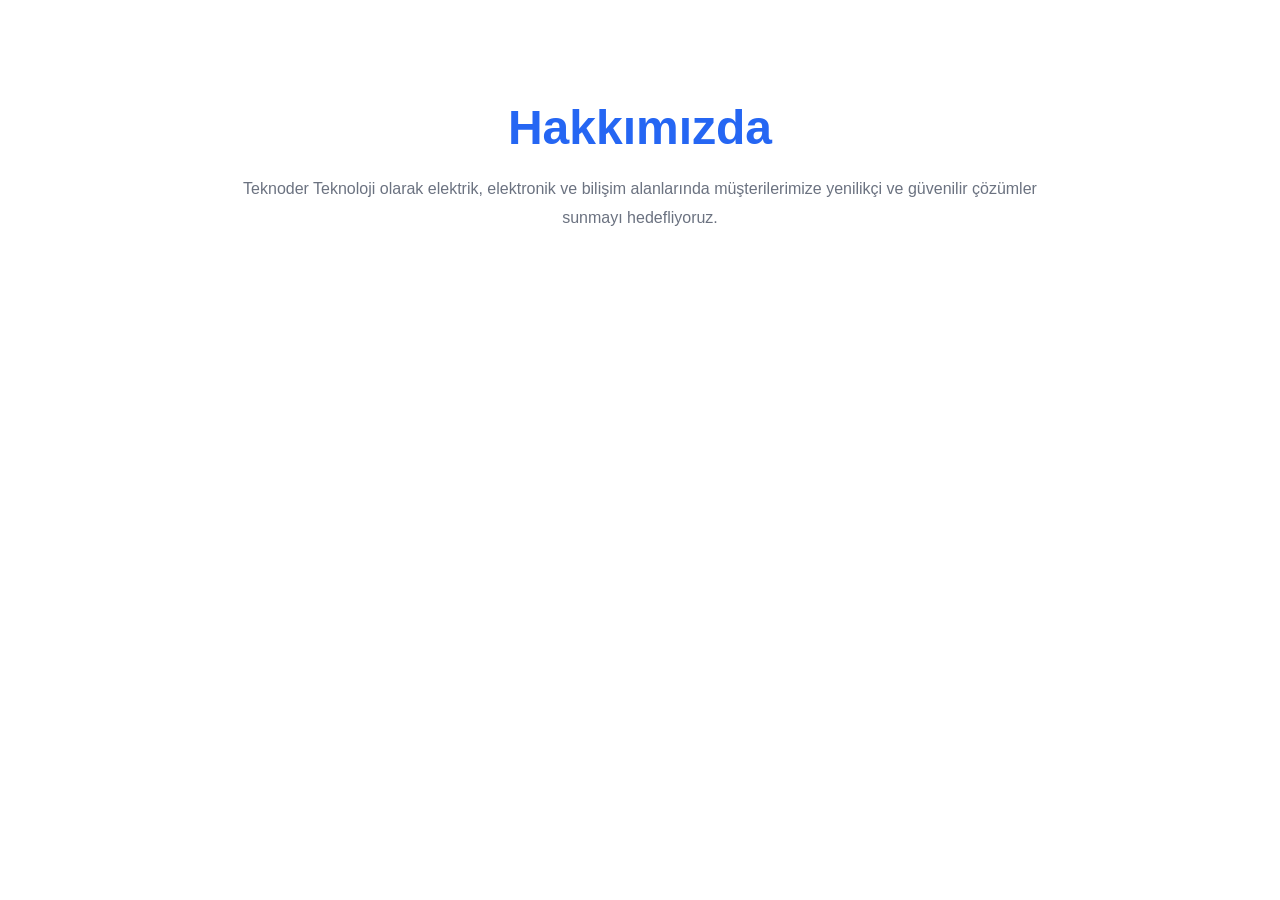
==== about.html @ 9d6b4202 "create about page" ====
<!DOCTYPE html>
<html lang="en">

<head>

    <meta charset="UTF-8">
    <meta name="viewport" content="width=device-width, initial-scale=1.0">
    <title>Hakkımızda</title>
    <link rel="stylesheet" href="css/style.css">

</head>


<body>
    <section class="about-header">

    <h1>Hakkımızda</h1>

    <p> 
        Teknoder Teknoloji olarak elektrik, elektronik ve bilişim alanlarında 
        müşterilerimize yenilikçi ve güvenilir çözümler sunmayı hedefliyoruz.
    </p>


</section>

</body>

</html>
---- css/style.css ----
* {
    margin: 0;
    padding: 0;
    box-sizing: border-box;
}

body {
    font-family: Poppins, sans-serif;
}

.logo-image {
    width: 200px;
    height: auto;
    margin-top: 7px;
    padding-left: 30px;
}

.navbar {
    display: flex;
    justify-content: space-between;
    align-items: center;
    background-color: white;
    padding: 0px 20px;
}

.nav-items {
    display: flex;
    list-style: none;
    gap: 150px;
    margin-right: 100px;
}

.logo a {
    color: #222;
    font-size: 26px;
    font-weight: bold;
}

.nav-items a {
    position: relative;
    color: #444;
    font-size: 17px;
    font-weight: 600;
    text-decoration: none;
    transition: 0.3s;
}

.nav-items a:hover {
    color: #0b74ff;
}

.nav-items a::after {
    content: '';
    position:absolute;
    left: 0;
    bottom: -8px;
    width: 0;
    height: 3px;
    background: #0b74ff;
    border-radius: 10px;
    transition: 0.3s;
}

.nav-items a:hover::after{
    width: 100%;
}

.nav-items a.active::after{
    width: 100%;
}

.welcome {
    display: flex;
    justify-content: space-between;
    align-items: center;
    min-height: 650px;
    padding: 60px 80px;
    gap: 60px;
}

.welcome-content {
    flex: 1;
    max-width: 600px;
}

.welcome-content h1{
    font-size: 60px;
    font-weight: 700;
    line-height: 1.1;
    letter-spacing: -2px;
    color: #1F2937;
    margin-bottom: 24px;
}

.welcome-content p {
    font-size: 18px;
    line-height: 1.7;
    margin-bottom: 30px;
}

.welcome-button {
    display: inline-block;
    padding: 14px 28px;
    background-color: #2563EB;
    color: white;
    text-decoration: none;
    border-radius: 8px;
    transition: 0.3s;
}

.welcome-button:hover {
    background-color: #1D4ED8;
}

.welcome-image {
    flex: 1;
    display: flex;
    justify-content: center;
    padding-right: 100px;
}

.welcome-image img {
    width: 115%;
    max-width: 1100px;
    height: auto;
    display: block;
    transition: transform 0.35s ease;
}

.welcome-image img:hover {
    transform: scale(1.05);
}

.getoffer-button {
    margin: -15px -10px;
    padding: 15px 20px;
    font-size: 15px;
    font-weight: 600;
    background-color: #2563EB;
    color: white;
    border: none;
    border-radius: 5px;
    cursor: pointer;
    transition: background-color 0.3s ease;
}

.getoffer-button:hover {
    cursor: pointer;
    background-color: #1D4ED8;
}

.blue-text {
    color: #2563EB;
}

.services {
    padding: 100px 80px;
    background-color: #f8fafc;
}   

.services-title {
    max-width: 850px;
    margin: 0 auto 60px;
    text-align: center;
}  

.services-title span {
    display: inline-block;
    margin-bottom: 10px;
    color: #0b74ff;
    font-size: 16px;
    font-weight: 600;
}   

.services-title h2 {
    margin-bottom: 20px;
    color: #1F2937;
    font-size: 42px;
}

.services-title p {
    color: #6B7280;
    font-size: 17px;
    line-height: 1.8;
}   

.services-container {
    display: grid;
    grid-template-columns: repeat(3, 1fr);
    gap: 30px;
    max-width: 1200px;
    margin: 0 auto;
}   

.service-card {
    padding: 40px 30px;
    background-color: white;
    border-radius: 12px;
    box-shadow: 0 8px 25px rgba(0, 0, 0, 0.88);
}   

.service-card h3 {
    margin-bottom: 20px;
    color: #1F2937;
    font-size: 21px;
}

.service-card ul {
    padding-left: 20px;
}   

.service-card li {
    margin-bottom: 10px;
    color: #6B7280;
    line-height: 1.6;
}   

.service-card li::marker {
    color: #4483d4;
}   

.services-header {
    padding: 100px 80px;
    text-align: center;     
}   

.services-header h1 {
    font-size: 48px;
    color: #2566f3;
}

.services-header p {
    margin-top: 50px;
    color: #6B7280;
    line-height: 1.8;
}

.services-container{
    display:grid;
    grid-template-columns:repeat(4,1fr);
    gap: 30px;
    max-width: 1400px;
}

.service-card{
    background:#fff;
    padding: 35px 30px;
    border-radius:12px;
    box-shadow: 0 15px 30px rgba(0, 0, 0, 0.12);
    transition: 0.35s ease;
}

.service-card:hover{
    box-shadow:0 8px 20px rgb(194, 236, 255);
    transform:translateY(-8px) scale(1.02);
}

.service-card h3{
    margin-bottom:15px;
    color:#1F2937;
    font-size: 22px;
    min-height: 60px;
}

.service-card p{
    line-height:1.7;
    color:#6B7280;
}

.why-us {
    padding: 100px 80px;
    background-color: #f8fafc; 
}   

.why-title {    
    text-align: center;
    margin-bottom: 60px;
}   

.why-title h2 {
    font-size: 42px;
    color: #2566f3;
    margin-bottom: 20px;
}   

.why-title p {
    max-width: 700px;
    margin: 0 auto;
    color: #6B7280;
    font-size: 17px; 
    line-height: 1.8;
}   

.why-container {
    display: grid;
    grid-template-columns: repeat(5, 1fr);
    gap: 25px;
    max-width: 1400px;
    margin: 0 auto;
}   

.why-card {
    background: white;
    padding: 35px 25px;
    border-radius: 15px;
    text-align: center;
    box-shadow: 0 15px 30px rgba(0, 0, 0, 0.12);
    transition: 0.3s;
    cursor: pointer;
}   

.why-card:hover {
    transform: translateY(-8px);
    box-shadow:0 8px 20px rgb(194, 236, 255);
}   

.why-card h3 {
    font-size: 21px;
    color: #1F2937;
    line-height: 1.5;
}

.about-header {
    padding: 100px 80px;
    text-align: center;
}   

.about-header h1 {
    font-size: 48px;
    color: #2566f3;
    margin-bottom: 20px;
}   

.about-header p {
    max-width: 800px;
    margin: auto;
    color: #6B7280;
    line-height: 1.8;
}
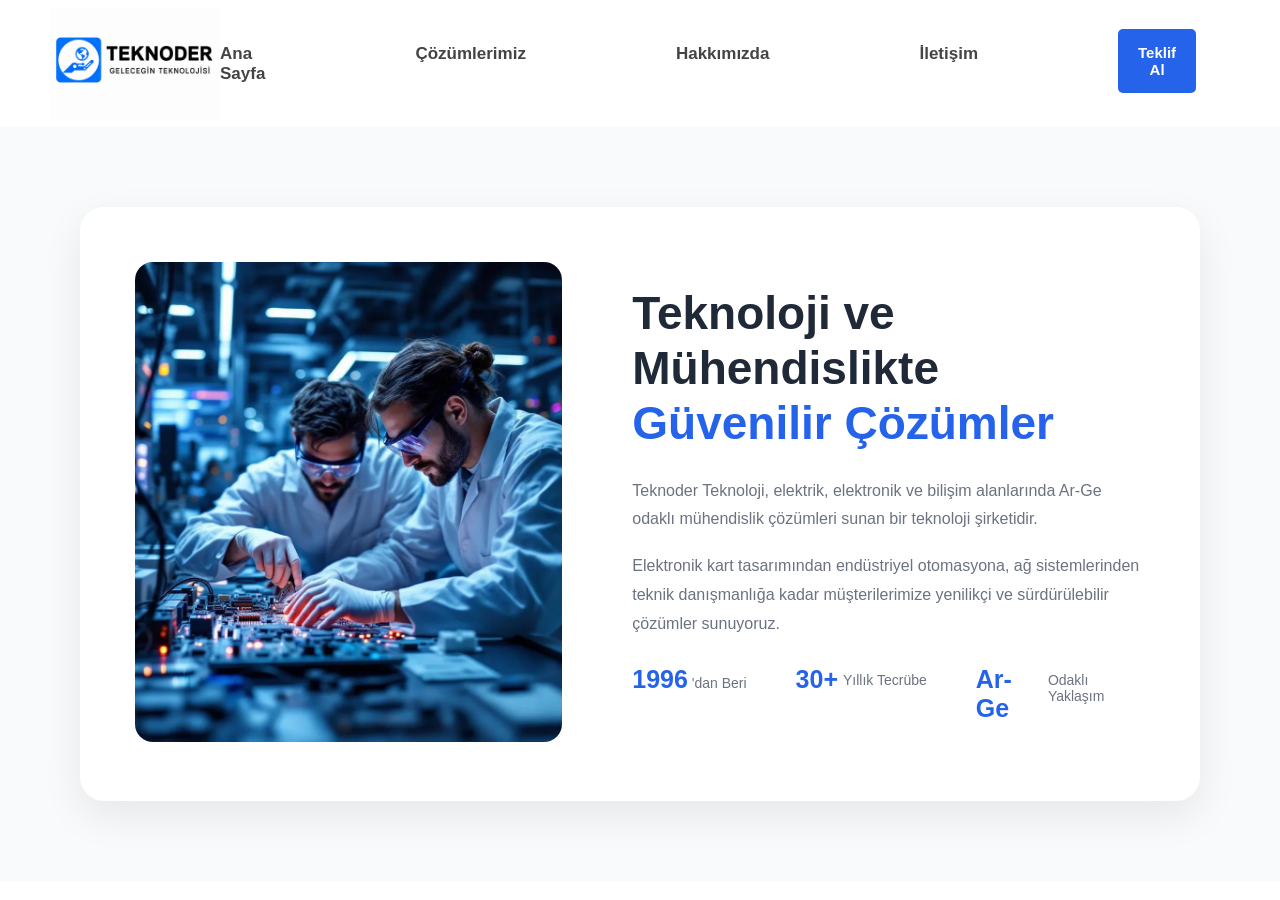
==== commit 0507a7eb: "improve about page" ====
--- a/about.html
+++ b/about.html
@@ -12,17 +12,84 @@
 
 
 <body>
-    <section class="about-header">
+    <nav class="navbar">
 
-    <h1>Hakkımızda</h1>
+      <div class="logo">
+        <a href="#home">
+          <img src="images/logo.png" alt="Teknoder Teknoloji Logo" class="logo-image">
+        </a>
+      </div>
 
-    <p> 
-        Teknoder Teknoloji olarak elektrik, elektronik ve bilişim alanlarında 
-        müşterilerimize yenilikçi ve güvenilir çözümler sunmayı hedefliyoruz.
-    </p>
+      <ul class="nav-items">
+        <li>
+          <a href="index.html">Ana Sayfa</a>
+        </li>
+        <li>
+          <a href="services.html">Çözümlerimiz</a>
+        </li>
+        <li>
+          <a href="about.html">Hakkımızda</a>
+        </li>
+        <li>
+          <a href="contact.html">İletişim</a>
+        </li> 
+        <li>
+          <button class="getoffer-button"> Teklif Al </button>
+        </li>
+      </ul>
 
+    </nav>
+    
+    <main class="about-page">
 
-</section>
+    <section class="about-landing">
+
+        <div class="about-image">
+            <img src="images/about.png" alt="Teknoder Teknoloji">
+        </div>
+
+        <div class="about-content">
+
+            <h1>
+                Teknoloji ve Mühendislikte
+                <span>Güvenilir Çözümler</span>
+            </h1>
+
+            <p>
+                Teknoder Teknoloji, elektrik, elektronik ve bilişim alanlarında
+                Ar-Ge odaklı mühendislik çözümleri sunan bir teknoloji şirketidir.
+            </p>
+
+            <p>
+                Elektronik kart tasarımından endüstriyel otomasyona, ağ
+                sistemlerinden teknik danışmanlığa kadar müşterilerimize
+                yenilikçi ve sürdürülebilir çözümler sunuyoruz.
+            </p>
+
+            <div class="about-stats">
+
+                <div class="stat-item1">
+                   <span> <strong>1996</strong> 'dan Beri</span>
+                    
+                </div>
+
+                <div class="stat-item">
+                    <strong>30+</strong>
+                    <span>Yıllık Tecrübe</span>
+                </div>
+
+                <div class="stat-item">
+                    <strong>Ar-Ge</strong>
+                    <span>Odaklı Yaklaşım</span>
+                </div>
+
+            </div>
+
+        </div>
+
+    </section>
+
+</main>
 
 </body>
 
--- a/css/style.css
+++ b/css/style.css
@@ -336,4 +336,108 @@
     margin: auto;
     color: #6B7280;
     line-height: 1.8;
+}
+
+.about-page {
+    padding: 80px;
+    background-color: #f8fafc;
+}
+
+.about-landing {
+    display: flex;
+    align-items: center;
+    gap: 70px;
+    max-width: 1250px;
+    margin: 0 auto;
+    padding: 55px;
+    background-color: white;
+    border-radius: 24px;
+    box-shadow: 0 15px 40px rgba(0, 0, 0, 0.08);
+}
+
+.about-image {
+    flex: 1;
+}
+
+.about-image img {
+    width: 100%;
+    height: 480px;
+    object-fit: cover;
+    border-radius: 18px;
+}
+
+.about-content {
+    flex: 1.2;
+}
+
+.about-label {
+    display: inline-block;
+    margin-bottom: 15px;
+    padding: 8px 16px;
+    color: #2563eb;
+    background-color: #eff6ff;
+    border-radius: 20px;
+    font-weight: 600;
+}
+
+.about-content h1 {
+    margin-bottom: 25px;
+    color: #1f2937;
+    font-size: 46px;
+    line-height: 1.2;
+}
+
+.about-content h1 span {
+    color: #2563eb;
+}
+
+.about-content p {
+    margin-bottom: 18px;
+    color: #6b7280;
+    line-height: 1.8;
+}
+
+.about-stats {
+    display: flex;
+    justify-content: space-between;
+    align-items: flex-start;
+    gap: 30px;
+}
+
+.stat-item {
+    flex: 1;
+    display: flex;
+    align-items: baseline;
+    justify-content: center;
+    gap: 5px;
+}
+
+.stat-item1 {
+    display: flex;
+    flex-direction: column;
+}
+
+.stat-item strong {
+    margin-top: 8px;
+    align-self: center;
+    color: #2563eb;
+    font-size: 25px;
+}
+
+.stat-item1 strong {
+    align-self: center;
+    color: #2563eb;
+    font-size: 25px;
+}
+
+.stat-item span {
+    margin-top: 15px;
+    color: #6b7280;
+    font-size: 14px;
+}
+
+.stat-item1 span {
+    margin-top: 8px;
+    color: #6b7280;
+    font-size: 14px;
 }
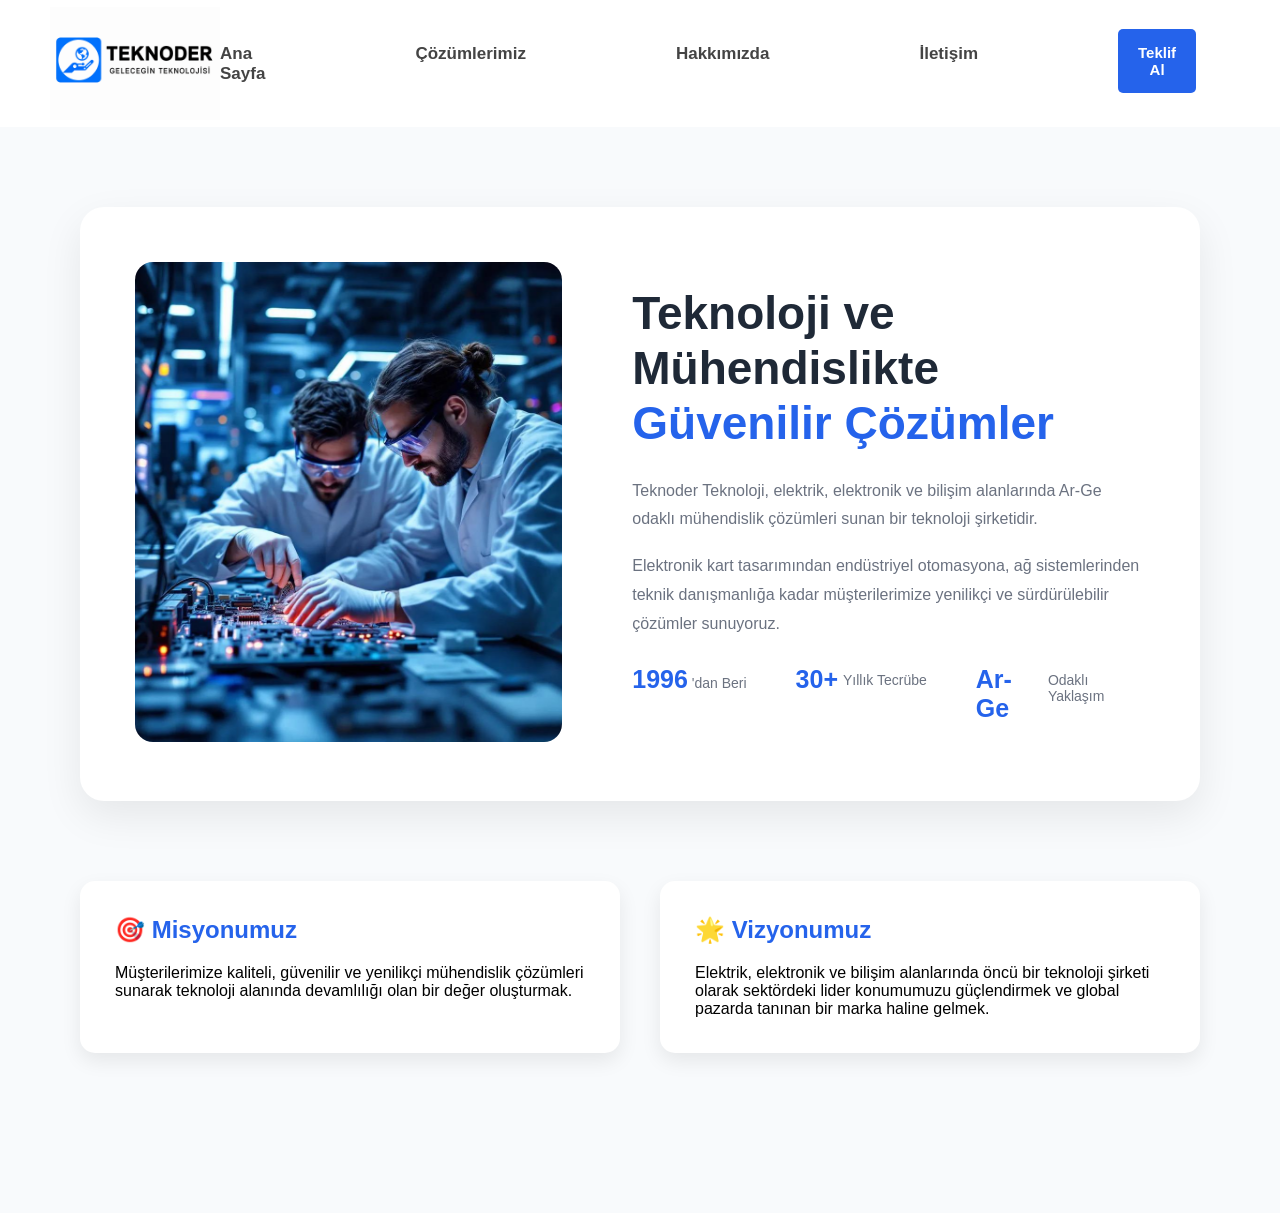
==== commit f13564fb: "add mission and vision section" ====
--- a/about.html
+++ b/about.html
@@ -89,6 +89,33 @@
 
     </section>
 
+    <section class="mission-vision">
+
+        <div class="mission-card">
+
+          <h2>🎯 Misyonumuz</h2>
+
+          <p>
+            Müşterilerimize kaliteli, güvenilir ve yenilikçi mühendislik çözümleri
+             sunarak teknoloji alanında devamlılığı olan bir değer oluşturmak.
+          </p>
+
+        </div>
+
+        <div class="vision-card">
+
+          <h2>🌟 Vizyonumuz</h2>
+
+          <p>
+            Elektrik, elektronik ve bilişim alanlarında öncü bir teknoloji şirketi
+             olarak sektördeki lider konumumuzu güçlendirmek ve global pazarda
+              tanınan bir marka haline gelmek.
+          </p>
+
+        </div>
+
+    </section>
+
 </main>
 
 </body>
--- a/css/style.css
+++ b/css/style.css
@@ -440,4 +440,31 @@
     margin-top: 8px;
     color: #6b7280;
     font-size: 14px;
-}+}
+
+.mission-vision {
+    display: flex;
+    gap: 40px;
+    max-width: 1200px;
+    margin: 80px auto;
+}   
+
+.mission-card,
+.vision-card {
+    flex: 1;
+    background: #fff;
+    padding: 35px;
+    border-radius: 15px;
+    box-shadow: 0 8px 20px rgba(0, 0, 0, 0.08);
+}   
+
+.mission-card:hover,
+.vision-card:hover {
+    transform: #2563eb;
+}   
+
+.mission-card h2,
+.vision-card h2 {
+    color: #2563eb;
+    margin-bottom: 20px;
+}   
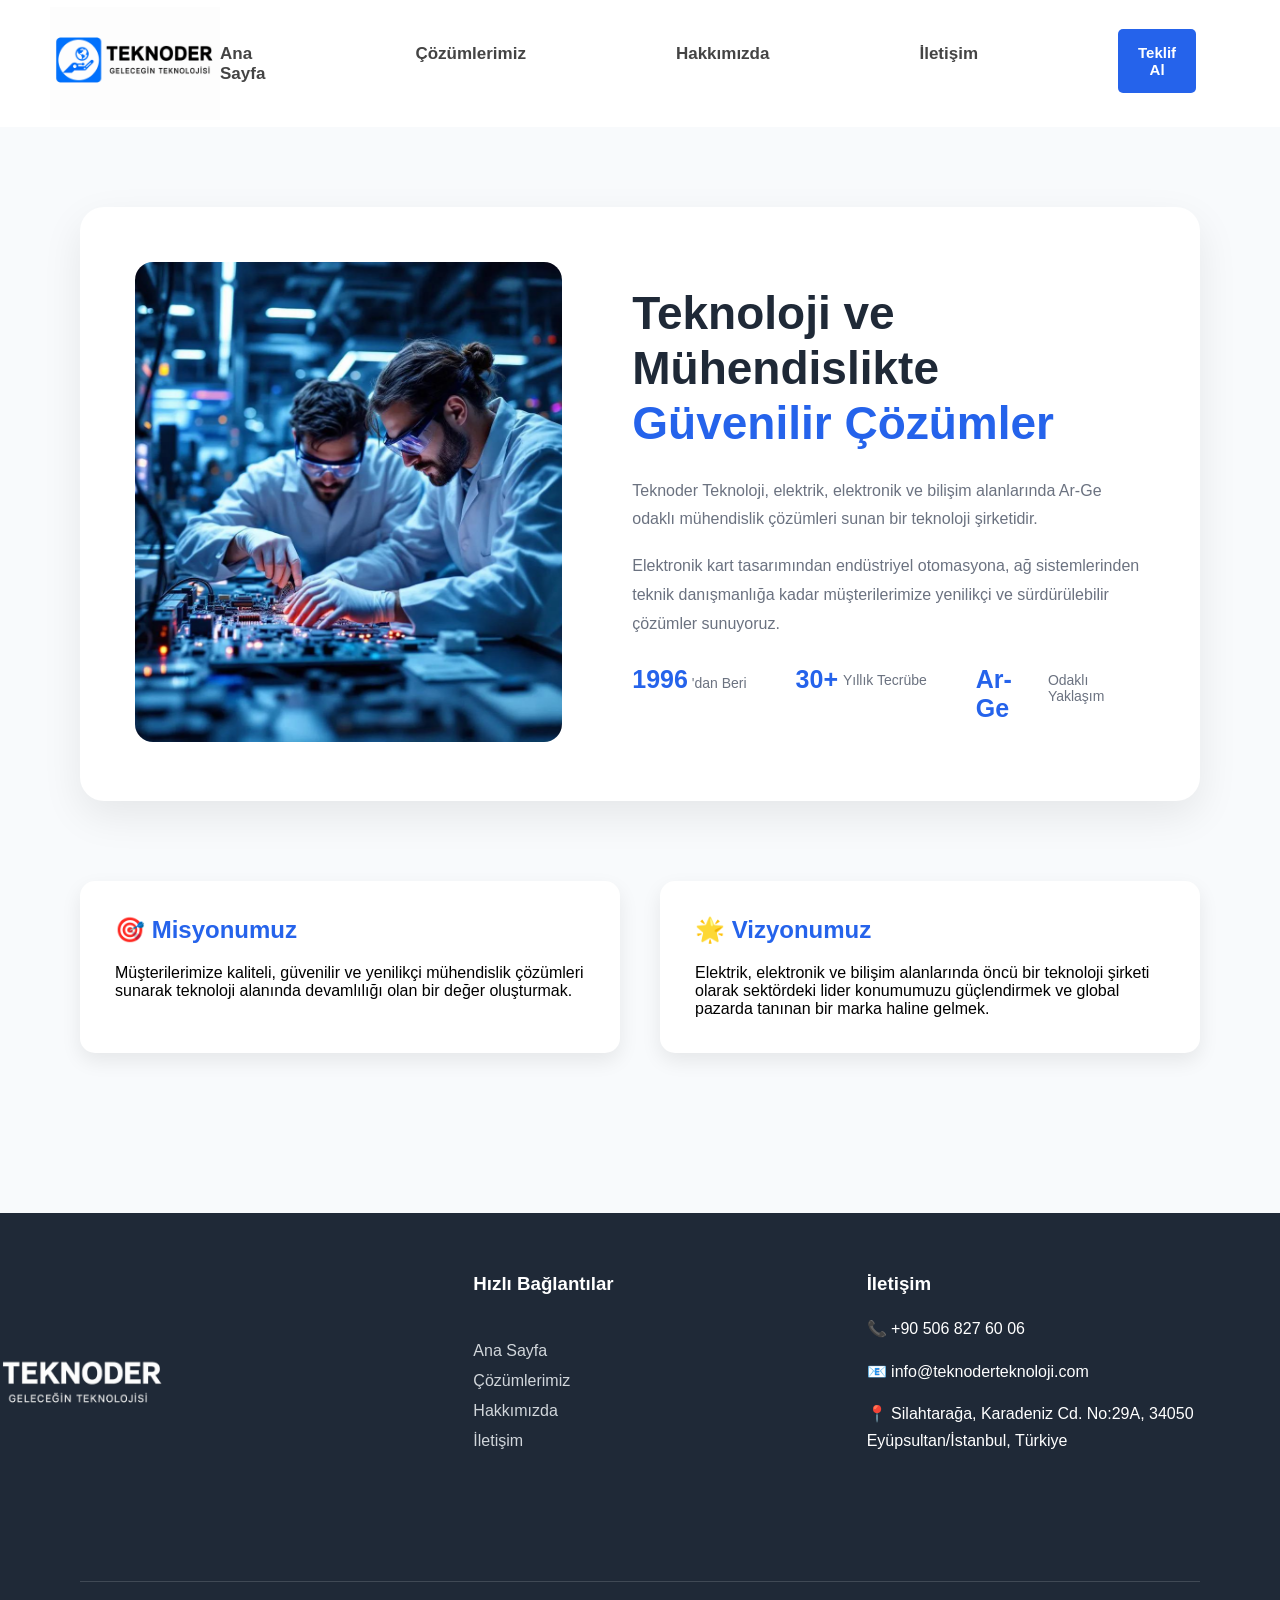
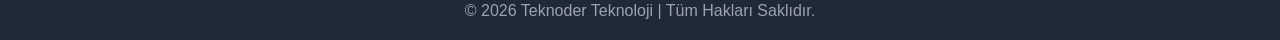
==== commit c232cbff: "add footer and fix problems" ====
--- a/about.html
+++ b/about.html
@@ -118,6 +118,47 @@
 
 </main>
 
+<footer class="footer">
+
+    <div class="footer-container">
+
+      <div class="footer-about">
+
+        <img src="images/logo_no_bg.png" alt="Teknoder Teknoloji Logo" class="footer-logo">
+
+      </div>
+
+      <div class="footer-links">
+
+        <h3>Hızlı Bağlantılar</h3>
+
+        <ul>
+          <li><a href="index.html">Ana Sayfa</a></li>
+          <li><a href="services.html">Çözümlerimiz</a></li>
+          <li><a href="about.html">Hakkımızda</a></li>
+          <li><a href="contact.html">İletişim</a></li>
+        </ul>
+
+      </div>
+
+      <div class="footer-contact">
+
+        <h3>İletişim</h3>
+            <p>📞 +90 506 827 60 06</p>
+            <p>📧 info@teknoderteknoloji.com</p>
+            <p>📍 Silahtarağa, Karadeniz Cd. No:29A, 34050 Eyüpsultan/İstanbul, Türkiye</p>
+
+      </div>
+
+
+    </div>
+
+    <div class="footer-bottom">
+    © 2026 Teknoder Teknoloji | Tüm Hakları Saklıdır.
+    </div>
+
+  </footer>
+
 </body>
 
 </html>
--- a/css/style.css
+++ b/css/style.css
@@ -467,4 +467,265 @@
 .vision-card h2 {
     color: #2563eb;
     margin-bottom: 20px;
-}   +}   
+
+.contact-header{
+    padding: 100px 80px;
+    text-align: center;
+}
+
+.contact-header h1{
+    font-size: 48px;
+    color: #2563eb;
+}
+
+.contact-header p{
+    color: #6B7280;
+    margin-top: 20px;
+}
+
+.contact-header i{
+    color:#2563eb;
+    font-size:64px;
+    transition:.3s;
+}
+
+.contact-header i:hover{
+    transform:translateY(-5px);
+}
+
+.contact-page{
+
+    padding: 80px;
+    background: #f8fafc;
+}
+
+.contact-section{
+    max-width: 1200px;
+    margin: 0 auto;
+    background: #fff;
+    border-radius: 24px;
+    box-shadow: 0 15px 40px rgba(0,0,0,.08);
+    display: flex;
+    align-items: center;
+    justify-content: space-between;
+    gap: 60px;
+    padding: 55px;
+}
+
+.contact-image{
+    flex: 1;
+    display: flex;
+    justify-content: center;
+}
+
+.contact-image img{
+    width: 100%;
+    max-width: 430px;
+    transition: .35s ease;
+}
+
+.contact-image img:hover{
+    transform: scale(1.03);
+}
+
+.contact-form-section{
+    flex: 1;
+}
+
+.contact-form-section h2{
+    font-size: 40px;
+    color: #2563eb;
+    margin-bottom: 15px;
+}
+
+.contact-form-section p{
+    color: #6b7280;
+    line-height: 1.8;
+    margin-bottom: 30px;
+}
+
+.contact-form{
+    display: flex;
+    flex-direction: column;
+    gap: 18px;
+}
+
+.name-row{
+    display: flex;
+    gap: 18px;
+}
+
+.name-row input{
+    flex: 1;
+}
+
+.contact-form input,
+.contact-form textarea{
+    width: 100%;
+    padding: 16px;
+    border: 1px solid #d1d5db;
+    border-radius: 10px;
+    font-size: 15px;
+    font-family: Poppins, sans-serif;
+    outline: none;
+    transition: .3s ease;
+}
+
+.contact-form input:focus,
+.contact-form textarea:focus{
+    border-color: #2566f3;
+    box-shadow: 0 0 10px rgba(37,102,243,.15);
+}
+
+.contact-form textarea{
+    resize: none;
+    height: 160px;
+}
+
+.contact-form button{
+    width: 165px;
+    padding: 15px;
+    background: #2566f3;
+    color: white;
+    border: none;
+    border-radius: 10px;
+    font-size: 16px;
+    font-weight: 600;
+    cursor: pointer;
+    transition: .3s ease;
+}
+
+.contact-form button:hover{
+    background: #1d4ed8;
+    transform: translateY(-3px);
+}
+
+.contact-bottom {
+    display: flex;
+    gap: 30px;
+    max-width: 1200px;
+    margin: 70px auto;
+}   
+
+.contact-details {
+    flex: 1;
+    background: #fff;
+    padding: 35px;
+    border-radius: 20px;
+    box-shadow: 0 15px 40px rgba(0, 0, 0, 0.08);
+}       
+
+.contact-details h2{
+    font-size: 36px;
+    color: #2563eb;
+    text-align: center;
+    margin-bottom: 40px;
+}   
+
+.detail-item {
+    display: flex;
+    align-items: center;
+    gap: 20px;
+    padding: 20px 0;
+    border-bottom: 1px solid #e5e7eb;
+}   
+
+.detail-item:last-child {
+    border-bottom: none;
+}   
+
+.detail-item span {
+    font-size: 28px;
+    width: 45px;
+    text-align: center;
+}   
+
+.detail-item p {
+    font-size: 17px;
+    color: #4b5563;
+}   
+
+.map-box iframe {
+    width: 100%;
+    height: 100%;
+    border: none;
+    border-radius: 15px;
+}  
+
+.map-box {
+    flex: 2;
+    box-shadow: 0 15px 40px rgba(0, 0, 0, 0.08);
+}
+
+.footer {
+    background-color: #1f2937;
+    color: white;
+    padding: 60px 80px 20px;
+}   
+
+.footer h3{
+    margin-bottom: 20px;
+    color:#fff;
+}
+
+.footer-container {
+    max-width: 1200px;
+    margin: 0 auto;
+    display: flex;
+    justify-content: space-between;
+    gap: 60px;
+}   
+
+.footer-about,
+.footer-links,
+.footer-contact {
+    flex: 1;
+}   
+
+.footer-links {
+    display: flex;
+    flex-direction: column;
+    gap: 12px;
+}   
+
+.footer-links a {
+    color: #d1d6db;
+    text-decoration: none;
+    transition: 0.3s;
+}   
+
+.footer-links ul{
+    list-style: none;
+    padding: 0;
+    margin-top: 15px;
+}
+
+.footer-links li{
+    margin-bottom: 12px;
+}
+
+.footer-links a:hover {
+    color: #608ae6;
+}   
+
+.footer-bottom {
+    text-align: center;
+    margin-top: 50px;
+    padding-top: 20px;
+    border-top: 1px solid rgba(255, 255, 255, 0.15);
+    color: #9ca3af;
+}   
+
+.footer-logo{
+    width: 350px;
+    height: auto;
+    margin-bottom: 20px;
+    margin-left: -200px;
+}
+
+.footer-contact p{
+    margin-bottom: 15px;
+    line-height: 1.7;
+    word-break: break-word;
+}
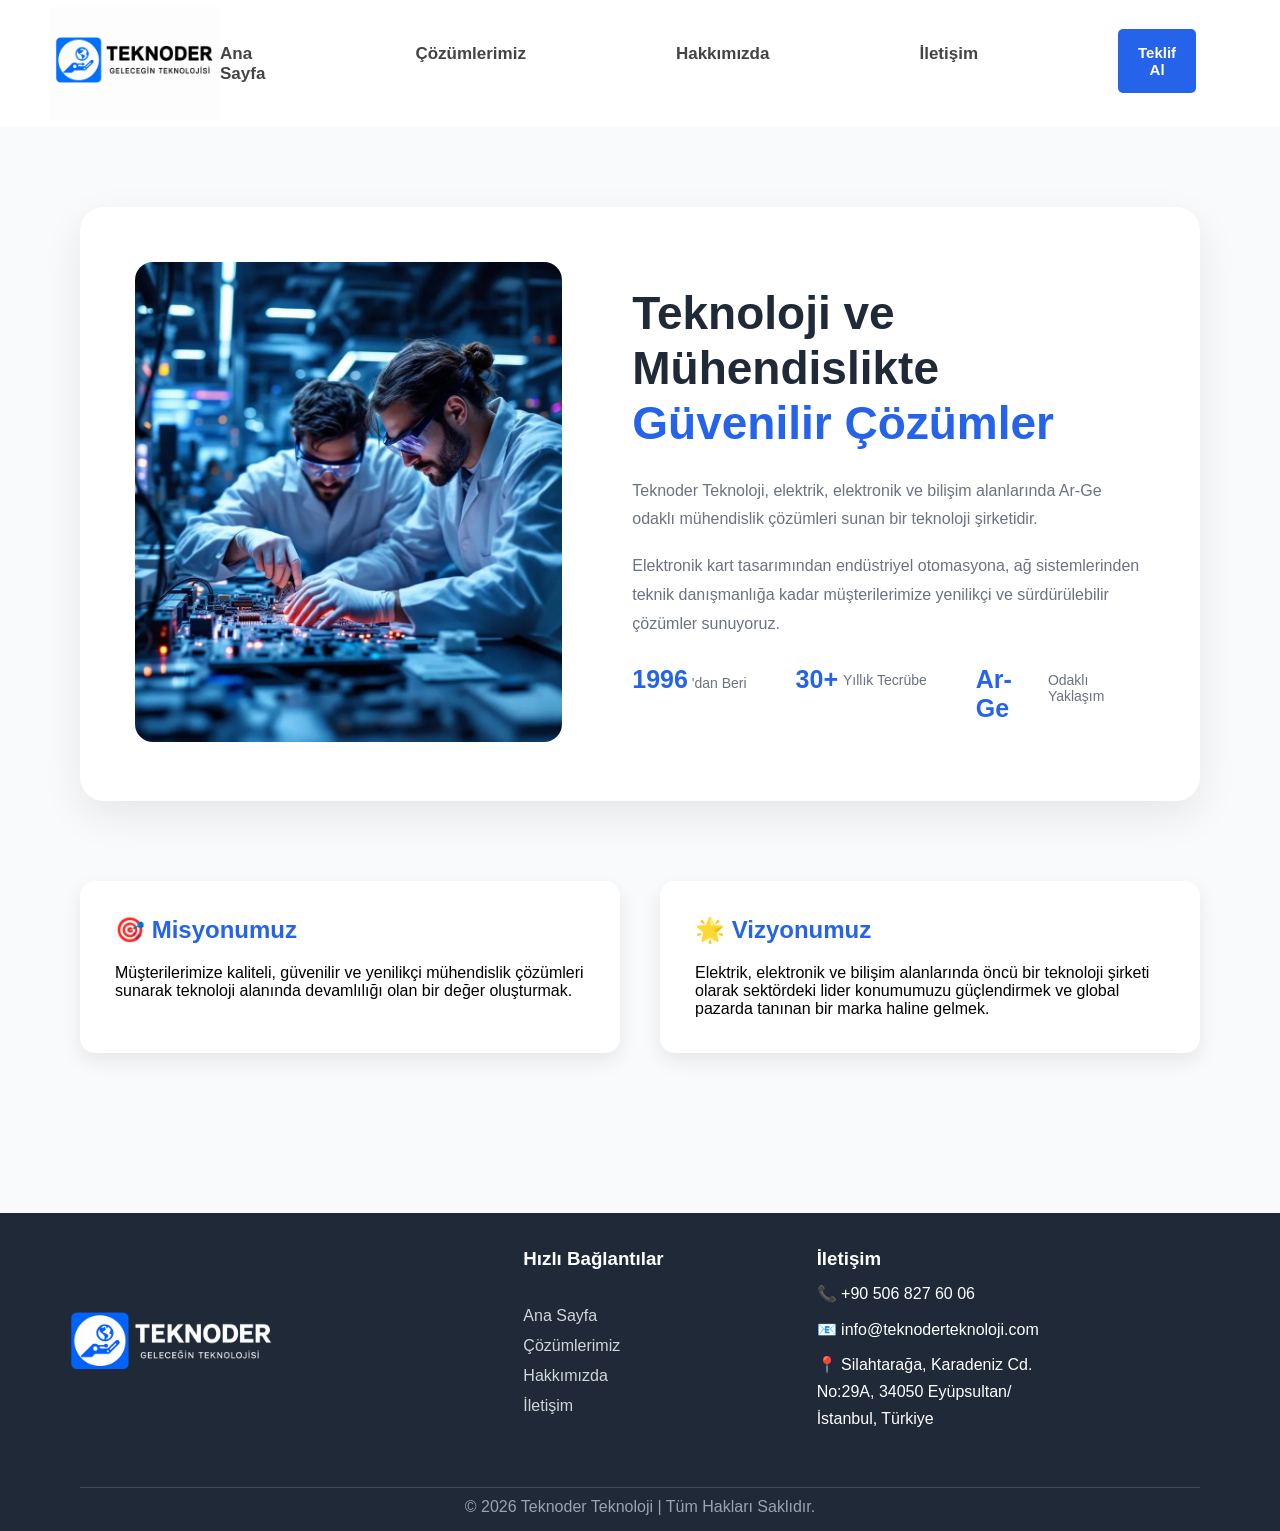
==== commit 24148548: "add favicon and update footer" ====
--- a/about.html
+++ b/about.html
@@ -6,6 +6,9 @@
     <meta charset="UTF-8">
     <meta name="viewport" content="width=device-width, initial-scale=1.0">
     <title>Hakkımızda</title>
+
+    <link rel="icon" href="images/favicon.png" type="image/x-icon">
+    
     <link rel="stylesheet" href="css/style.css">
 
 </head>
--- a/css/style.css
+++ b/css/style.css
@@ -661,17 +661,17 @@
 .footer {
     background-color: #1f2937;
     color: white;
-    padding: 60px 80px 20px;
+    padding: 35px 80px 15px;
 }   
 
 .footer h3{
-    margin-bottom: 20px;
+    margin-bottom: 10px;
     color:#fff;
 }
 
 .footer-container {
     max-width: 1200px;
-    margin: 0 auto;
+    margin: 0 150px;
     display: flex;
     justify-content: space-between;
     gap: 60px;
@@ -711,21 +711,21 @@
 
 .footer-bottom {
     text-align: center;
-    margin-top: 50px;
-    padding-top: 20px;
+    margin-top: 25px;
+    padding-top: 10px;
     border-top: 1px solid rgba(255, 255, 255, 0.15);
     color: #9ca3af;
 }   
 
 .footer-logo{
-    width: 350px;
+    width: 300px;
     height: auto;
-    margin-bottom: 20px;
+    margin-bottom: 10px;
     margin-left: -200px;
 }
 
 .footer-contact p{
-    margin-bottom: 15px;
+    margin-bottom: 8px;
     line-height: 1.7;
     word-break: break-word;
 }
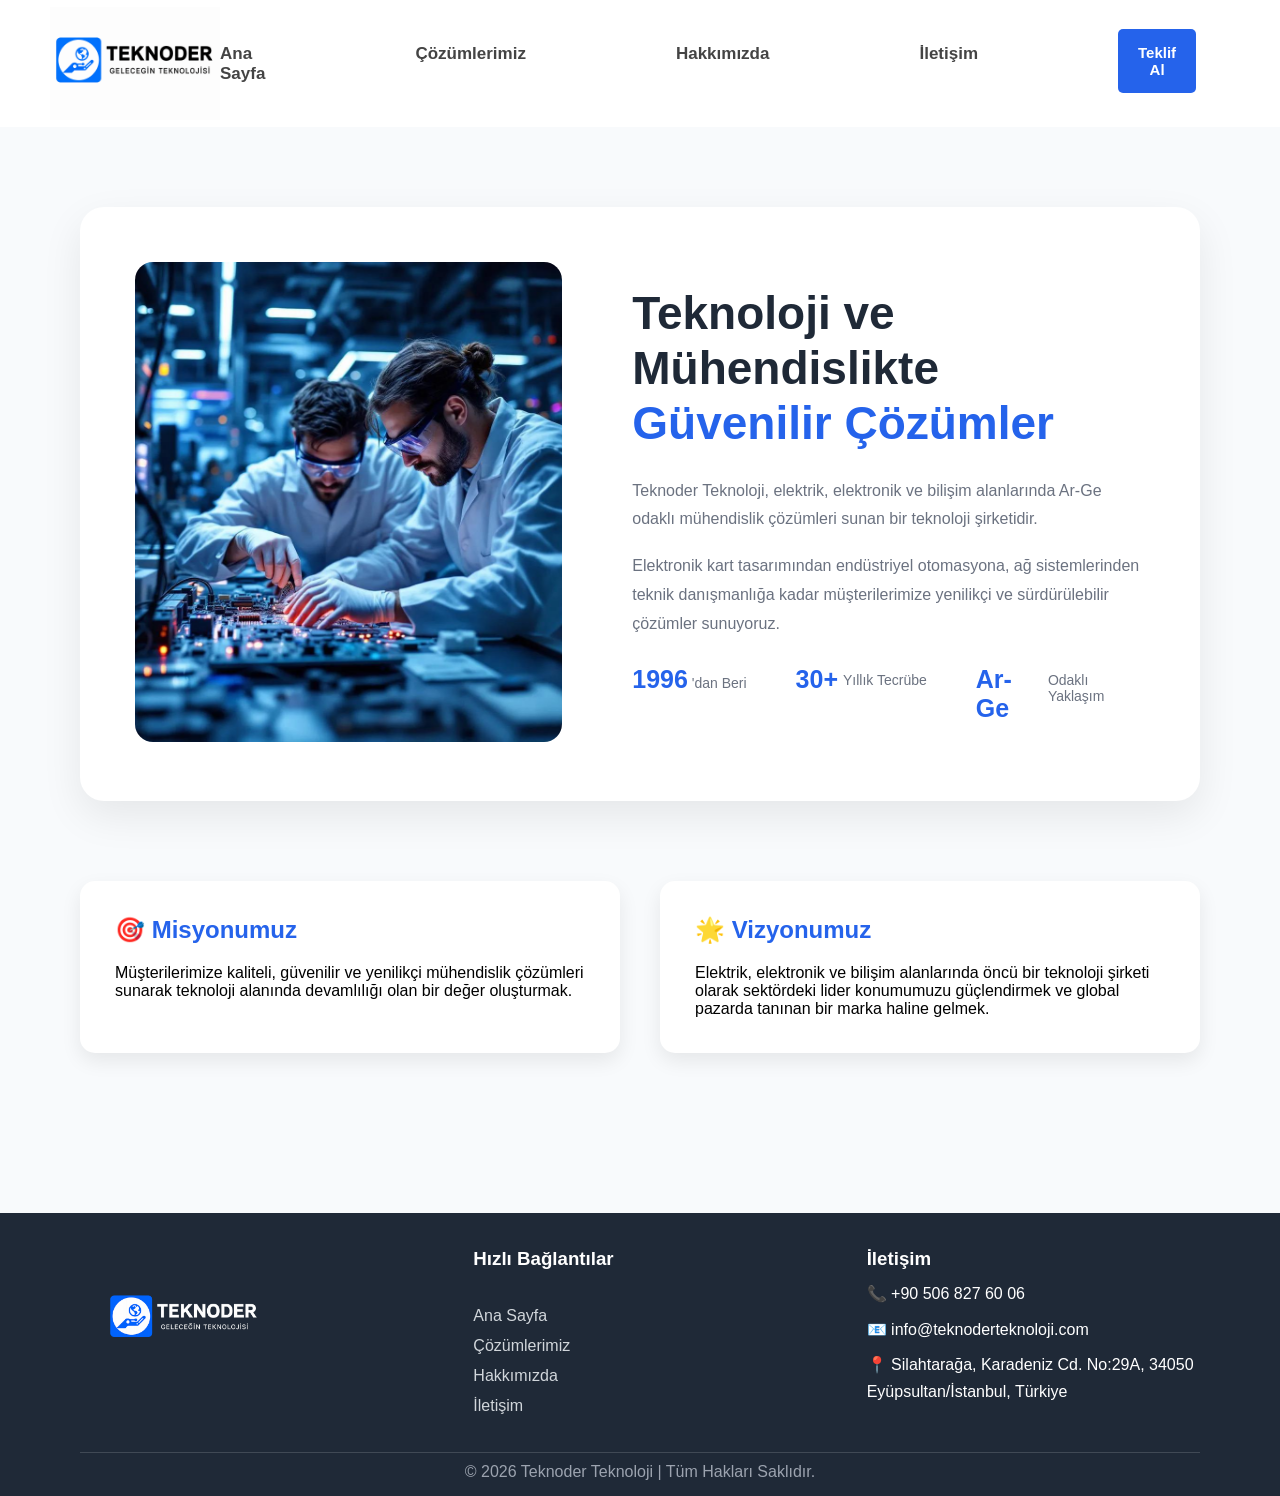
==== commit ca62fc8e: "complete responsive design" ====
--- a/about.html
+++ b/about.html
@@ -18,7 +18,7 @@
     <nav class="navbar">
 
       <div class="logo">
-        <a href="#home">
+        <a href="index.html">
           <img src="images/logo.png" alt="Teknoder Teknoloji Logo" class="logo-image">
         </a>
       </div>
--- a/css/style.css
+++ b/css/style.css
@@ -186,18 +186,11 @@
 
 .services-container {
     display: grid;
-    grid-template-columns: repeat(3, 1fr);
+    grid-template-columns:repeat(4,1fr);
     gap: 30px;
     max-width: 1200px;
     margin: 0 auto;
-}   
-
-.service-card {
-    padding: 40px 30px;
-    background-color: white;
-    border-radius: 12px;
-    box-shadow: 0 8px 25px rgba(0, 0, 0, 0.88);
-}   
+}    
 
 .service-card h3 {
     margin-bottom: 20px;
@@ -233,13 +226,6 @@
     margin-top: 50px;
     color: #6B7280;
     line-height: 1.8;
-}
-
-.services-container{
-    display:grid;
-    grid-template-columns:repeat(4,1fr);
-    gap: 30px;
-    max-width: 1400px;
 }
 
 .service-card{
@@ -671,9 +657,10 @@
 
 .footer-container {
     max-width: 1200px;
-    margin: 0 150px;
+    margin: 0 auto;
     display: flex;
     justify-content: space-between;
+    align-items: flex-start;
     gap: 60px;
 }   
 
@@ -718,14 +705,367 @@
 }   
 
 .footer-logo{
-    width: 300px;
+    width: 220px;
     height: auto;
     margin-bottom: 10px;
-    margin-left: -200px;
 }
 
 .footer-contact p{
     margin-bottom: 8px;
     line-height: 1.7;
     word-break: break-word;
-}+}
+
+@media (max-width: 1024px) {
+
+    .navbar {
+        padding: 15px 30px;
+    }  
+
+    .nav-items {
+        gap: 40px;
+        margin-right: 0;
+    }   
+
+    .welcome {
+        padding: 50px 40px;
+        gap:30px;
+    }   
+
+    .welcome-content h1 {
+        font-size: 48px;
+    }   
+
+    .welcome-image img {
+        max-width: 450px;
+        width: 100%;
+    }   
+
+    .services-container {
+        grid-template-columns: repeat(2, 1fr);
+    }   
+
+    .service-card {
+        padding: 25px;
+    }   
+
+    .about-content {
+        font-size: 40px;
+    }   
+
+    .why-container {
+        grid-template-columns: repeat(2, 1fr);
+        gap: 20px;
+    }   
+
+    .about-page {
+        padding: 60px 40px;
+    }   
+
+    .about-landing {
+        gap: 40px;
+        padding: 50px 40px;
+    }   
+
+    .about-image img {
+        max-width: 400px;
+    }   
+
+    .about-content h1 {
+        font-size: 38px;
+    }   
+
+    .about-content p {
+        font-size: 15px;
+    }   
+
+    .mission-vision {
+        gap: 25px;
+        margin: 60px auto;
+    }   
+    
+    .contact-page {
+        padding: 60px 40px;
+    }   
+
+    .contact-section {
+        gap: 40px;
+        padding: 40px;
+    }   
+
+    .contact-image img {
+        width: 100%;
+        max-width: 350px;
+    }   
+
+    .contact-form-section h2 {
+        font-size: 36px;
+    }   
+
+    .contact-bottom {
+        gap: 30px;
+        padding: 0 40px 60px;
+    }   
+
+    .map-box iframe {
+        height: 350px;
+    }   
+
+    .footer {
+        padding: 40px 40px 15px;
+    }   
+
+    .footer-container {
+        gap: 35px;
+    }   
+
+    .footer-logo {
+        width: 130px;
+    }   
+
+    .footer-contact p,
+    .footer-links a {
+        font-size: 14px;
+    }   
+
+}       
+
+@media (max-width: 768px) {
+
+    .navbar {
+        flex-direction: column;
+        gap: 10px;
+        padding: 15px 20px;
+    }   
+
+    .logo-image {
+        width: 150px;
+        padding-left: 0;
+    }   
+
+    .nav-items {
+        flex-wrap: wrap;
+        justify-content: center;
+        gap: 30px;
+        margin-right: 0;
+    }   
+
+    .nav-items a {
+        font-size: 14px;
+    }   
+
+    .welcome {
+        flex-direction: column;
+        text-align: center;
+        min-height: auto;
+        padding: 50px 25px;
+    }   
+
+    .welcome-content h1 {
+        font-size: 34px;
+        line-height: 1.2;
+        letter-spacing: -1px;
+    }   
+
+    .welcome-content p {
+        font-size: 16px;
+        line-height: 1.6;
+        margin-left: auto;
+        margin-right: auto;
+    }   
+
+    .welcome-image img {
+        width: 100%;
+        max-width: 380px;
+    }   
+
+    .services-container {
+        grid-template-columns: 1fr;
+    }   
+
+    .service-card {
+        padding: 20px;
+    }
+
+    .about-hero {
+        flex-direction: column;
+        text-align: center;
+    }   
+
+    .about-stats {
+        flex-direction: column;
+    }   
+
+    .why-container {
+        grid-template-columns: 1fr;
+    }   
+
+    .why-title h2 {
+        font-size: 32px;
+    }   
+
+    .why-card {
+        padding: 25px 20px;
+    }   
+
+    .about-page {
+        padding: 40px 20px;
+    }   
+
+    .about-landing {
+        flex-direction: column;
+        padding: 30px 20px;
+        gap: 35px;
+        text-align: center;
+    }
+
+    .about-image {
+        width: 100%;
+    }   
+    
+    .about-image img {
+        width: 100%;
+        max-width: 320px;
+        height: auto;
+    }   
+
+    .about-content {
+        width: 100%;
+    }   
+
+    .about-content h1 {
+        font-size: 32px;
+        line-height: 1.25;
+    }
+
+    .about-content h1 span {
+        display: block;
+        margin-top: 5px;
+    }   
+
+    .about-content p {
+        font-size: 15px;
+        line-height: 1.7;
+    }
+
+    .about-stats {
+        flex-direction: column;
+        align-items: center;
+        gap: 18px;
+        margin-top: 30px;
+    }
+
+    .stat-item,
+    .stat-item1 {
+        width: 100%;
+        text-align: center;
+    }   
+
+    .mission-vision {
+        flex-direction: column;
+        gap: 25px;
+        margin: 50px auto;
+    }   
+
+    .mission-card,
+    .vision-card {
+        width: 100%;
+        padding: 25px;
+    }   
+
+    .contact-page {
+        padding: 40px 20px;
+    }   
+
+    .contact-section {
+        flex-direction: column;
+        padding: 30px 20px;
+        gap: 30px;
+    }   
+
+    .contact-image {
+        text-align: center;
+    }   
+
+    .contact-image img {
+        width: 100%;
+        max-width: 260px;
+    }   
+
+    .contact-form-section {
+        width: 100%;
+        text-align: center;
+    }   
+
+    .contact-bottom {
+        flex-direction: column;
+        padding: 40px 20px;
+        gap: 30px;
+    }   
+
+    .map-box {
+        width: 100%;
+    }   
+
+    .map-box iframe {
+        width: 100%;
+        height: 300px;
+    }
+
+    .contact-details {
+        width: 100%;
+    }   
+
+    .detail-item {
+        align-items: flex-start;
+    }   
+
+    .contact-header h1 {
+        font-size: 36px;
+    }   
+
+    .footer {
+        padding: 35px 20px 15px;
+    }     
+
+    .footer-about,
+    .footer-links,
+    .footer-contact {
+        width: 100%;
+    }    
+
+    .footer-links ul {
+        list-style: none;
+        padding: 0;
+        margin-top: 10px;
+    }   
+
+    .footer-logo {
+        width: 150px;
+    }   
+
+    .footer-contact p {
+        margin-bottom: 10px;
+        line-height: 1.7;
+        word-break: normal;
+        overflow-wrap: break-word;
+    }   
+
+    .footer-bottom {
+        margin-top: 30px;
+        font-size: 13px;
+    }   
+
+    .footer-container {
+        flex-direction: column;
+        align-items: flex-start;
+        text-align: left;
+        gap: 30px;
+    }   
+
+    .footer-bottom {
+        margin-top: 20px;
+    }
+
+}   
+
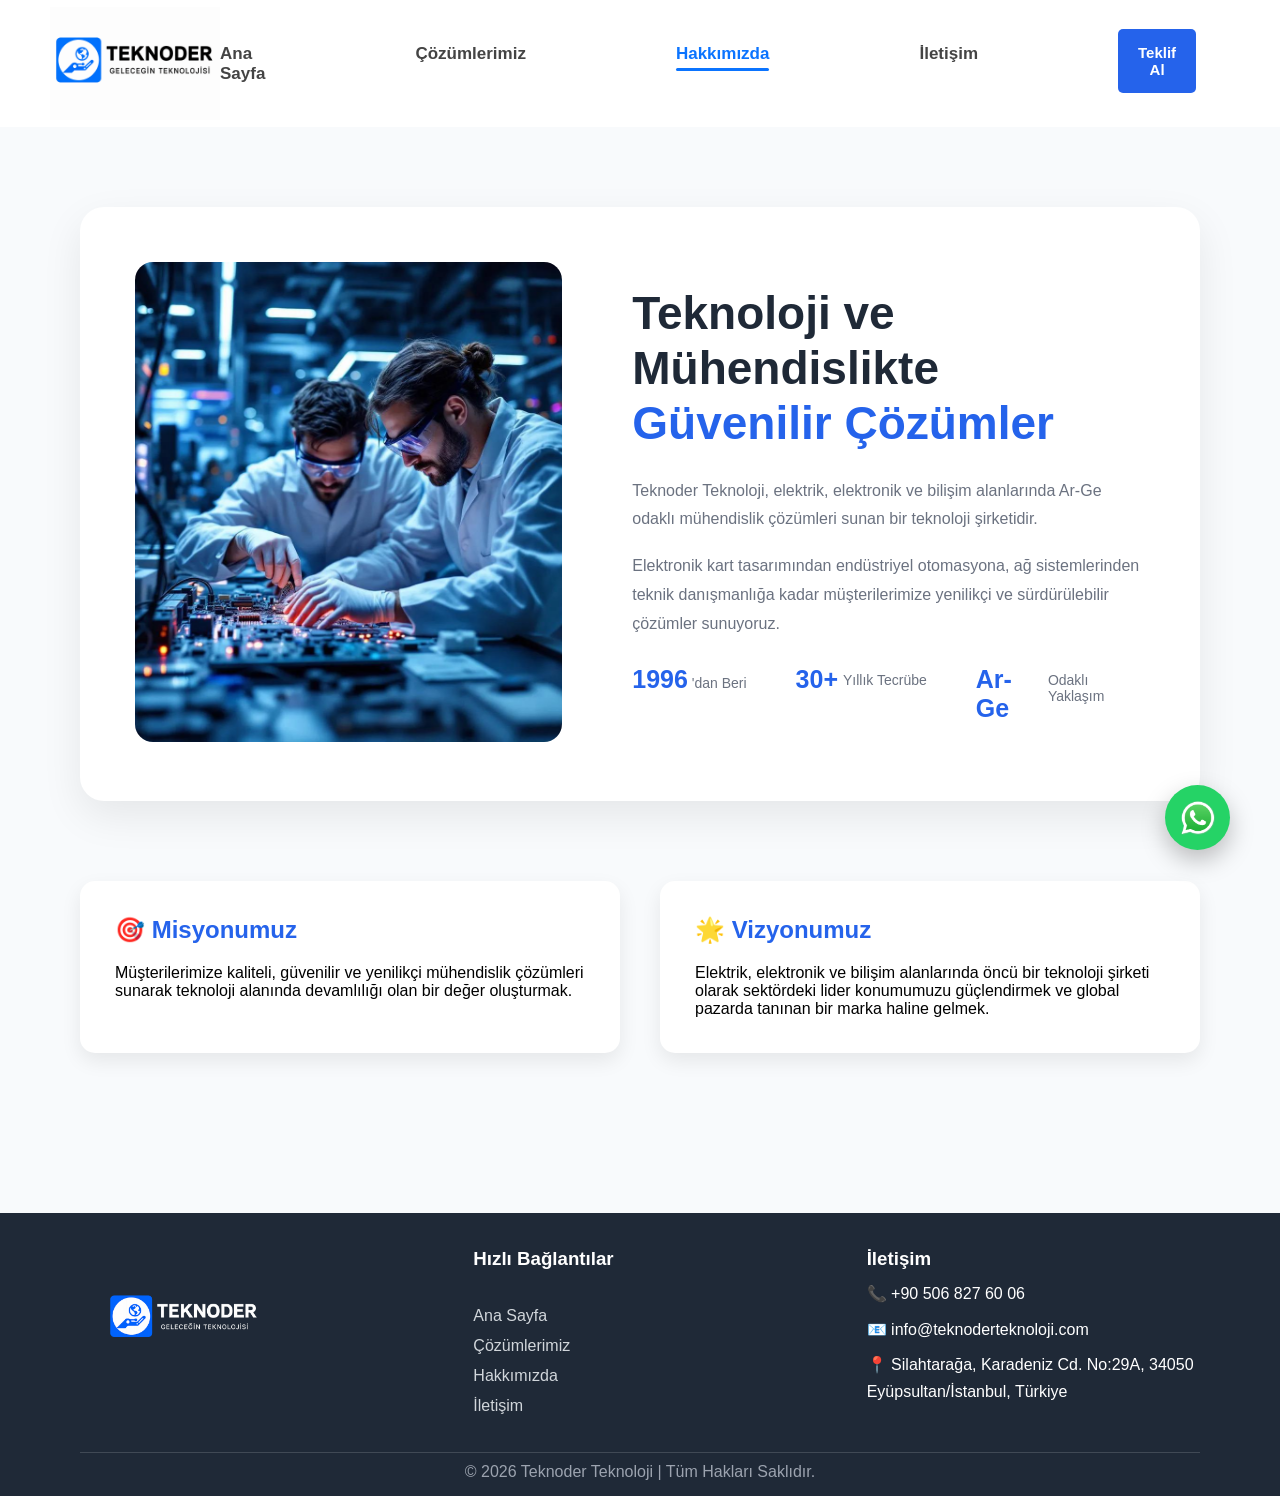
==== commit 19283fb1: "improve mobile and web designs" ====
--- a/about.html
+++ b/about.html
@@ -23,6 +23,10 @@
         </a>
       </div>
 
+      <button class="menu-toggle" aria-label="Menüyü Aç">
+        ☰
+      </button>
+
       <ul class="nav-items">
         <li>
           <a href="index.html">Ana Sayfa</a>
@@ -31,7 +35,7 @@
           <a href="services.html">Çözümlerimiz</a>
         </li>
         <li>
-          <a href="about.html">Hakkımızda</a>
+          <a href="about.html" class="active">Hakkımızda</a>
         </li>
         <li>
           <a href="contact.html">İletişim</a>
@@ -162,6 +166,16 @@
 
   </footer>
 
+  <a href="https://wa.me/905068276006?text=Merhaba,%20web%20siteniz%20üzerinden%20size%20ulaşıyorum."
+   class="whatsapp-button"
+   target="_blank">
+
+    <img src="images/whatsapp.png" alt="WhatsApp">
+
+  </a>
+
+  <script src="js/script.js"></script>
+
 </body>
 
 </html>
--- a/css/style.css
+++ b/css/style.css
@@ -716,6 +716,51 @@
     word-break: break-word;
 }
 
+.menu-toggle {
+    display: none;
+    background: none;
+    border: none;
+    font-size: 32px;
+    cursor: pointer;
+    color: #2563EB;
+    transition: 0.35s ease;
+}   
+
+.menu-toggle.open {
+    transform: rotate(90deg);
+}   
+
+.whatsapp-button {
+    position: fixed;
+    right: 50px;
+    bottom: 50px;
+    width: 65px;
+    height: 65px;
+    background: #25D366;
+    border-radius: 50%;
+    display: flex;
+    justify-content: center;
+    align-items: center;
+    box-shadow: 0 10px 25px rgba(0 ,0 ,0 , 0.25);
+    transition: 0.3s ease;
+    z-index: 999;
+    animation: whatsappBounce 2s infinite;
+}
+
+.whatsapp-button img {
+    width: 38px;
+    height: 38px;
+    transition: transform 0.3s ease;
+}
+
+.whatsapp-button:hover img{
+    transform: scale(1.15);
+}
+
+.whatsapp-button:hover{
+    box-shadow: 0 12px 30px rgba(37,211,102,.45);
+}
+
 @media (max-width: 1024px) {
 
     .navbar {
@@ -833,8 +878,10 @@
 @media (max-width: 768px) {
 
     .navbar {
-        flex-direction: column;
-        gap: 10px;
+        position: relative;
+        flex-direction: row;
+        justify-content: space-between;
+        align-items: center;
         padding: 15px 20px;
     }   
 
@@ -843,11 +890,28 @@
         padding-left: 0;
     }   
 
+    .menu-toggle {
+        display: block;
+    }   
+
     .nav-items {
-        flex-wrap: wrap;
-        justify-content: center;
-        gap: 30px;
+        display: none;
+        position: absolute;
+        top: 100%;
+        left: 0;
+        width: 100%;
+        background: white;
+        flex-direction: column;
+        align-items: center;
+        gap: 35px;
+        padding: 25px 0;
         margin-right: 0;
+        box-shadow: 0 10px 20px rgba( 0, 0, 0, 0.08);
+        z-index: 1000;
+    }   
+
+    .nav-items.active {
+        display: flex;
     }   
 
     .nav-items a {
@@ -1067,5 +1131,40 @@
         margin-top: 20px;
     }
 
-}   
-
+    .whatsapp-button{
+        width: 58px;
+        height: 58px;
+        right: 20px;
+        bottom: 20px;
+    }
+
+    .whatsapp-button img{
+        width: 34px;
+        height: 34px;
+    }
+
+}   
+
+@keyframes whatsappBounce {
+
+    0%{
+        transform: translateY(0);
+    }
+
+    50%{
+        transform: translateY(-8px);
+    }
+
+    100%{
+        transform: translateY(0);
+    }
+
+}
+
+.nav-items a.active {
+    color: #0b74ff;
+}   
+
+.nav-items a.active::after {
+    width: 100%;
+}   
